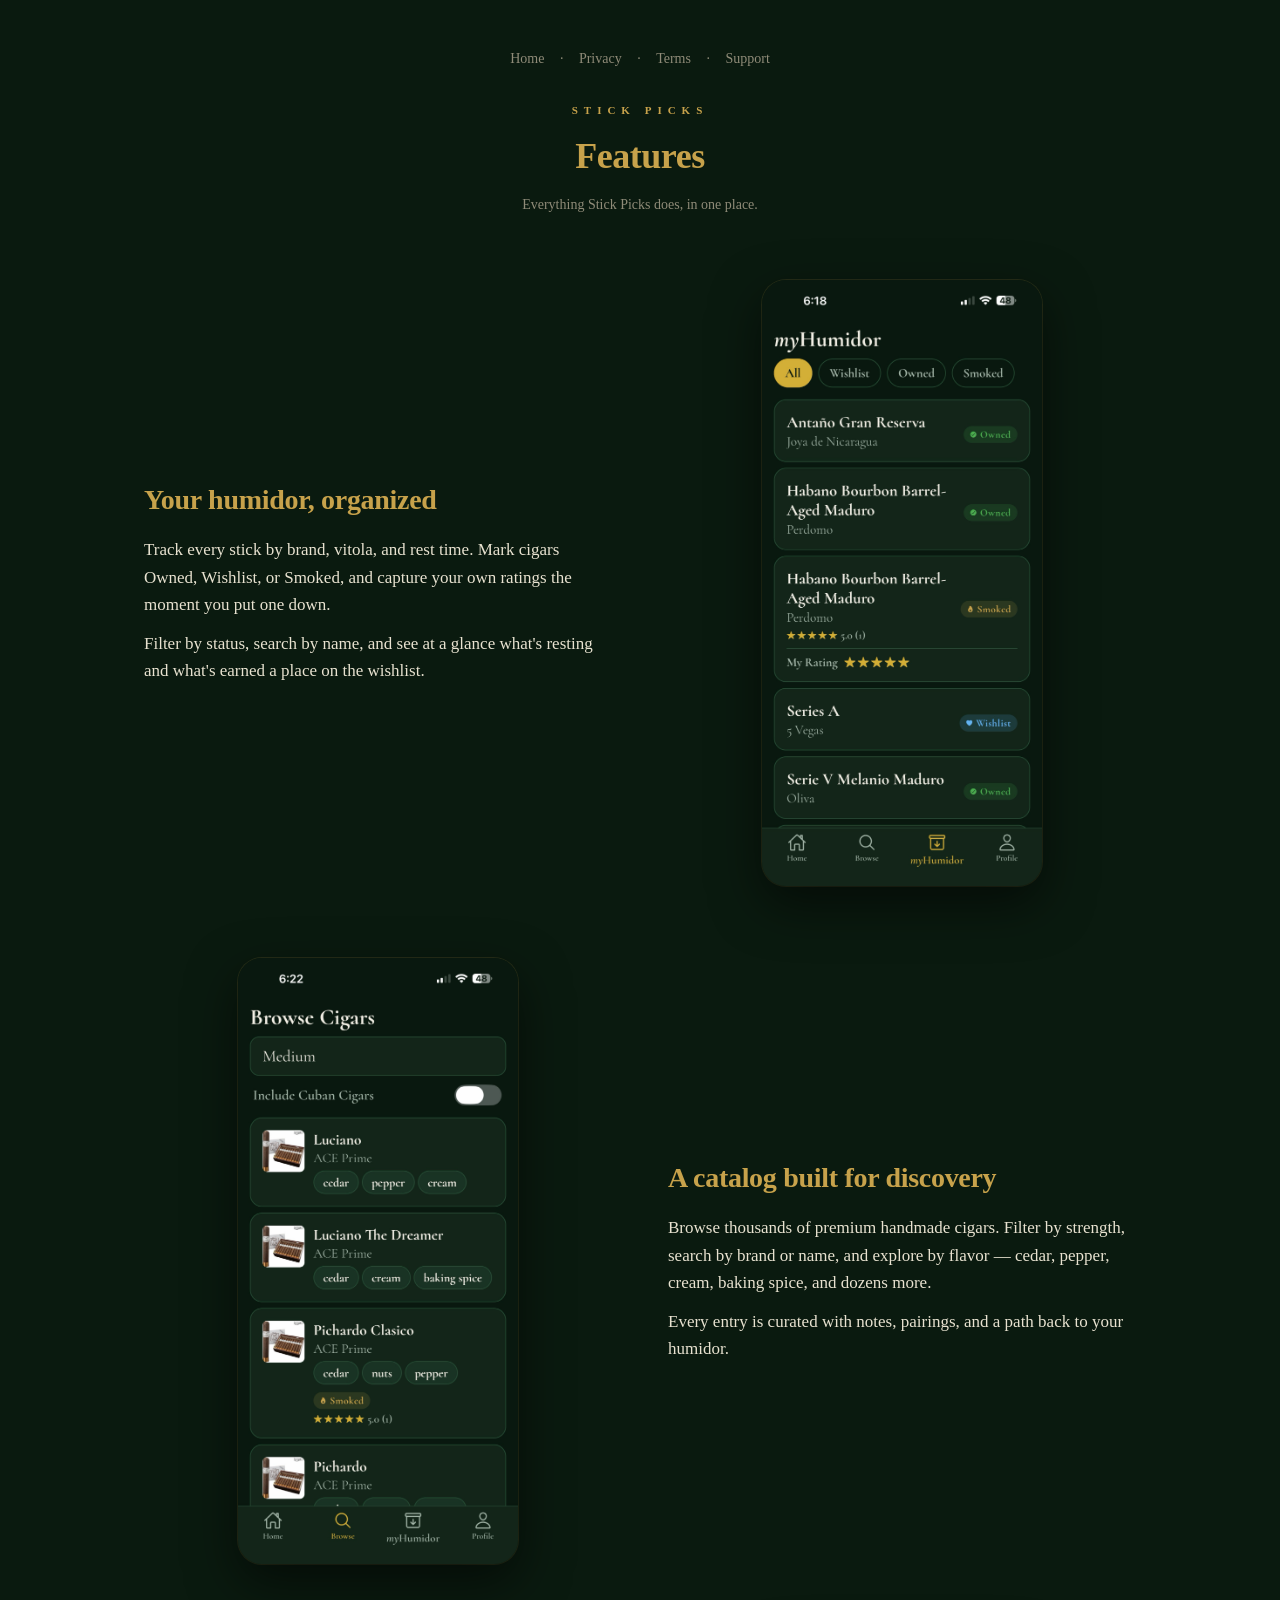
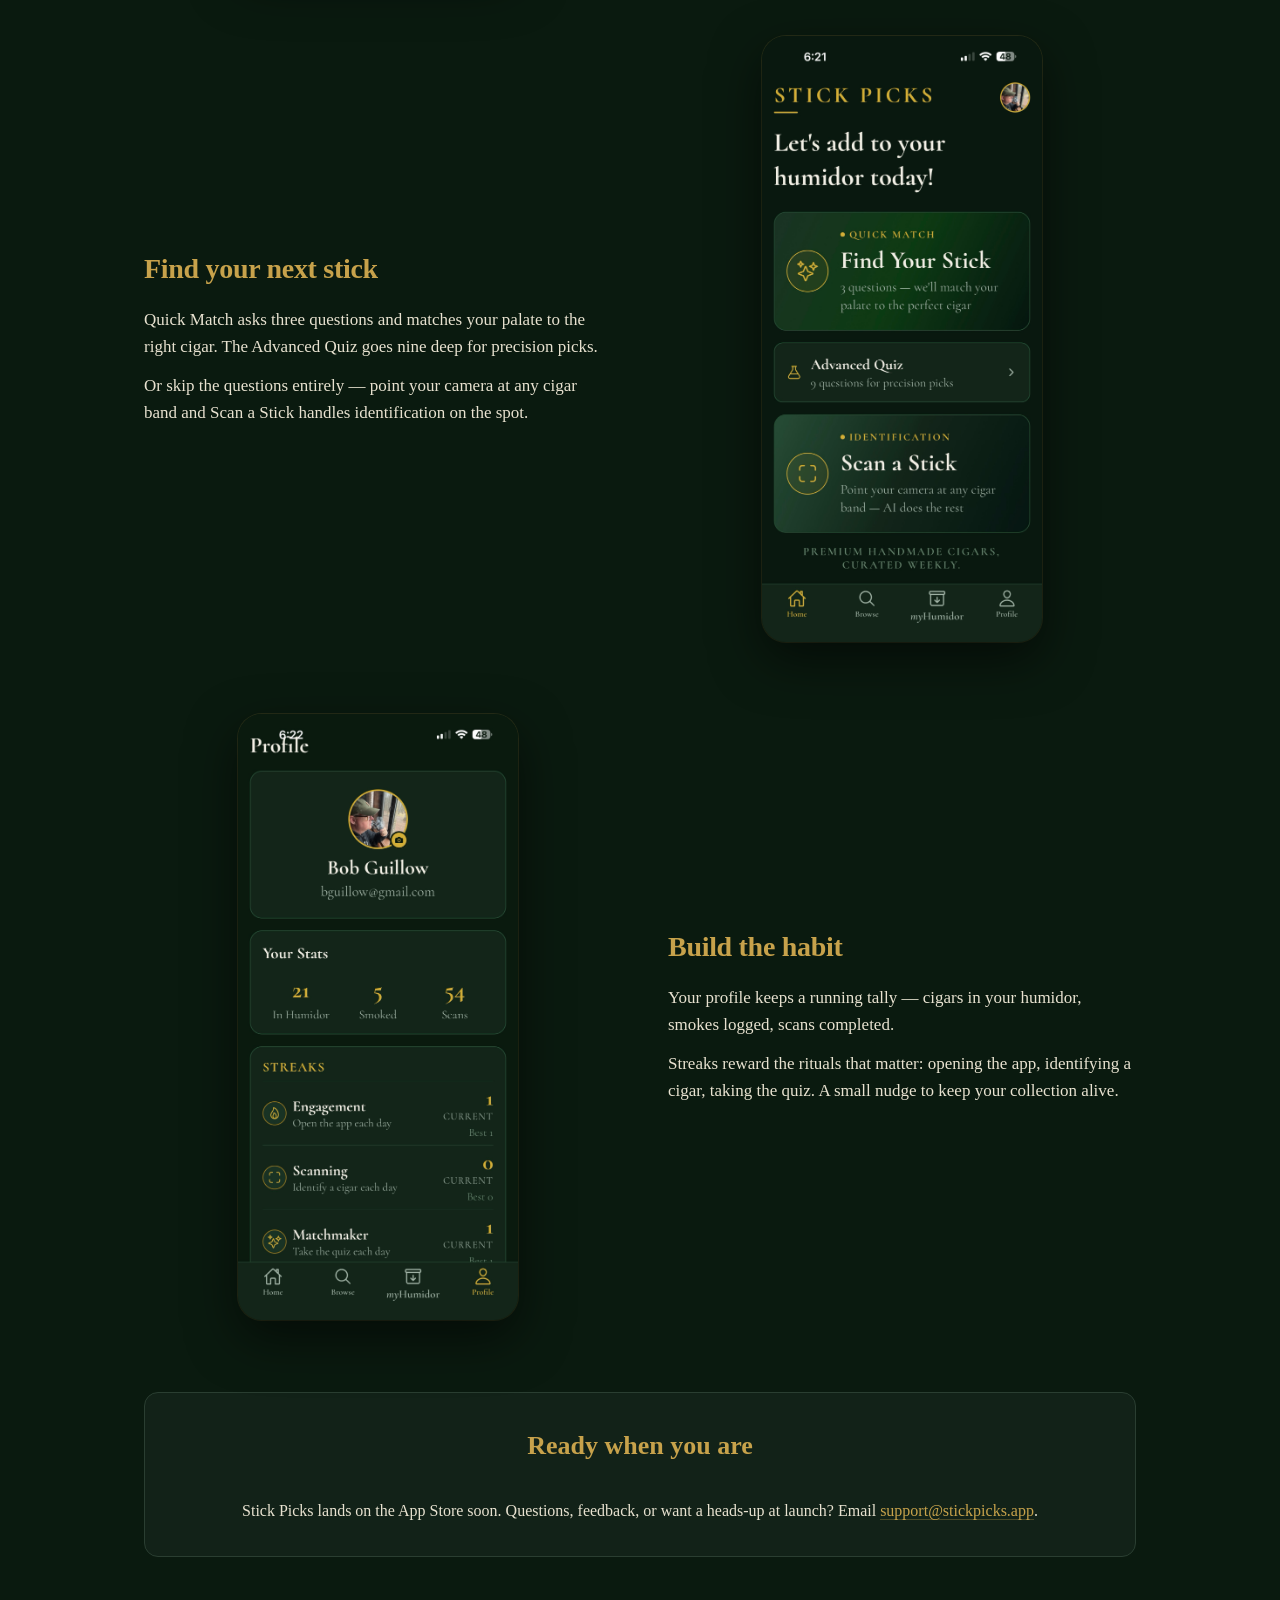
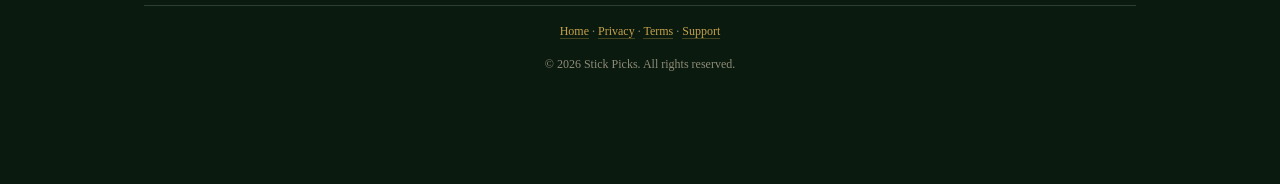
==== features.html @ bc3a7afc "Real landing + features page with iOS screenshots Rebuilds index.html as a marketing landing (hero w" ====
<!doctype html>
<html lang="en">
<head>
<meta charset="utf-8" />
<meta name="viewport" content="width=device-width, initial-scale=1" />
<title>Features — Stick Picks</title>
<meta name="description" content="A closer look at Stick Picks: humidor catalog, journal, cigar identification, palate-matching quiz, and curated browse." />
<link rel="icon" href="icon.png" />
<link rel="apple-touch-icon" href="icon.png" />
<link rel="stylesheet" href="style.css" />
</head>
<body>
<div class="container container--wide">
  <p class="nav"><a href="index.html">Home</a> · <a href="privacy.html">Privacy</a> · <a href="terms.html">Terms</a> · <a href="support.html">Support</a></p>

  <p class="brand">Stick Picks</p>
  <h1>Features</h1>
  <p class="effective">Everything Stick Picks does, in one place.</p>

  <section class="feature-row">
    <div class="feature-row-copy">
      <h3>Your humidor, organized</h3>
      <p>Track every stick by brand, vitola, and rest time. Mark cigars Owned, Wishlist, or Smoked, and capture your own ratings the moment you put one down.</p>
      <p>Filter by status, search by name, and see at a glance what's resting and what's earned a place on the wishlist.</p>
    </div>
    <div class="feature-row-shot">
      <img src="assets/screenshots/01-humidor.png" alt="myHumidor screen showing cigars tagged Owned, Wishlist, and Smoked with star ratings" />
    </div>
  </section>

  <section class="feature-row feature-row--reverse">
    <div class="feature-row-shot">
      <img src="assets/screenshots/04-browse-medium.png" alt="Browse Cigars filtered by Medium strength, showing cigars with flavor tags like cedar, pepper, and cream" />
    </div>
    <div class="feature-row-copy">
      <h3>A catalog built for discovery</h3>
      <p>Browse thousands of premium handmade cigars. Filter by strength, search by brand or name, and explore by flavor &mdash; cedar, pepper, cream, baking spice, and dozens more.</p>
      <p>Every entry is curated with notes, pairings, and a path back to your humidor.</p>
    </div>
  </section>

  <section class="feature-row">
    <div class="feature-row-copy">
      <h3>Find your next stick</h3>
      <p>Quick Match asks three questions and matches your palate to the right cigar. The Advanced Quiz goes nine deep for precision picks.</p>
      <p>Or skip the questions entirely &mdash; point your camera at any cigar band and Scan a Stick handles identification on the spot.</p>
    </div>
    <div class="feature-row-shot">
      <img src="assets/screenshots/02-home.png" alt="Stick Picks home screen with Find Your Stick, Advanced Quiz, and Scan a Stick" />
    </div>
  </section>

  <section class="feature-row feature-row--reverse">
    <div class="feature-row-shot">
      <img src="assets/screenshots/05-profile.png" alt="Profile screen showing humidor stats and engagement, scanning, and matchmaker streaks" />
    </div>
    <div class="feature-row-copy">
      <h3>Build the habit</h3>
      <p>Your profile keeps a running tally &mdash; cigars in your humidor, smokes logged, scans completed.</p>
      <p>Streaks reward the rituals that matter: opening the app, identifying a cigar, taking the quiz. A small nudge to keep your collection alive.</p>
    </div>
  </section>

  <section class="cta">
    <h2 class="section-title" style="margin-top: 0;">Ready when you are</h2>
    <p class="cta-body">
      Stick Picks lands on the App Store soon. Questions, feedback, or want a heads-up at launch? Email
      <a href="mailto:support@stickpicks.app">support@stickpicks.app</a>.
    </p>
  </section>

  <hr class="footer-rule" />
  <p class="footer">
    <a href="index.html">Home</a> &middot;
    <a href="privacy.html">Privacy</a> &middot;
    <a href="terms.html">Terms</a> &middot;
    <a href="support.html">Support</a>
  </p>
  <p class="footer">&copy; 2026 Stick Picks. All rights reserved.</p>
</div>
</body>
</html>
---- style.css ----
/* Stick Picks legal / support pages — shared stylesheet.
   Minimal, readable, on-brand (dark green + gold accent, serif type). */

:root {
  --bg: #0A1A0F;
  --card: #122218;
  --text: #E8E2D0;
  --muted: #8F8B78;
  --accent: #C7A24B;
  --border: #2A3E31;
}

* { box-sizing: border-box; }

html, body {
  margin: 0;
  padding: 0;
  background: var(--bg);
  color: var(--text);
  font-family: 'Cormorant Garamond', Georgia, 'Times New Roman', serif;
  font-size: 17px;
  line-height: 1.6;
}

a {
  color: var(--accent);
  text-decoration: none;
  border-bottom: 1px solid rgba(199, 162, 75, 0.3);
  transition: border-color 0.2s;
}

a:hover {
  border-bottom-color: var(--accent);
}

.container {
  max-width: 720px;
  margin: 0 auto;
  padding: 48px 24px 96px;
}

.brand {
  font-size: 11px;
  font-weight: 800;
  color: var(--accent);
  letter-spacing: 6px;
  text-align: center;
  margin: 0 0 8px;
  text-transform: uppercase;
}

h1 {
  font-size: 36px;
  font-weight: 800;
  color: var(--accent);
  text-align: center;
  margin: 0 0 8px;
  letter-spacing: -0.5px;
}

.effective {
  font-size: 14px;
  color: var(--muted);
  text-align: center;
  margin: 0 0 48px;
}

h2 {
  font-size: 22px;
  font-weight: 800;
  color: var(--accent);
  margin: 40px 0 12px;
}

p {
  color: var(--muted);
  margin: 0 0 14px;
}

ul {
  margin: 0 0 14px;
  padding-left: 24px;
  color: var(--muted);
}

li {
  margin-bottom: 6px;
}

strong {
  color: var(--text);
  font-weight: 700;
}

.warning {
  border: 2px solid var(--text);
  padding: 16px;
  margin: 16px 0;
}

.warning-title {
  font-size: 13px;
  font-weight: 800;
  letter-spacing: 1px;
  color: var(--text);
  margin: 0 0 8px;
  text-transform: uppercase;
}

.warning-body {
  font-size: 14px;
  color: var(--text);
  line-height: 1.5;
  margin: 0;
}

hr.footer-rule {
  border: 0;
  border-top: 1px solid var(--border);
  margin: 48px 0 16px;
}

.footer {
  text-align: center;
  font-size: 12px;
  color: var(--muted);
}

.nav {
  text-align: center;
  margin-bottom: 32px;
  font-size: 14px;
}

.nav a {
  margin: 0 12px;
  color: var(--muted);
  border-bottom: none;
}

.nav a:hover {
  color: var(--accent);
}

@media (max-width: 560px) {
  .container { padding: 32px 18px 64px; }
  h1 { font-size: 28px; }
  h2 { font-size: 19px; }
}

/* =========================================================
   Landing & features-page styles
   ========================================================= */

.container--wide {
  max-width: 1040px;
}

.hero {
  text-align: center;
  padding: 24px 0 48px;
}

.hero-icon {
  width: 96px;
  height: 96px;
  border-radius: 22px;
  margin: 0 auto 20px;
  display: block;
  box-shadow: 0 12px 40px rgba(0, 0, 0, 0.5),
              0 0 0 1px rgba(199, 162, 75, 0.2);
}

.hero h1 {
  font-size: 44px;
  letter-spacing: -0.5px;
  margin: 0 0 12px;
}

.hero-tagline {
  font-size: 19px;
  color: var(--text);
  text-align: center;
  max-width: 560px;
  margin: 0 auto 28px;
  line-height: 1.5;
}

.badge {
  display: inline-block;
  text-align: center;
  font-size: 12px;
  font-weight: 800;
  letter-spacing: 2px;
  text-transform: uppercase;
  color: var(--accent);
  border: 1px solid var(--accent);
  border-radius: 999px;
  padding: 10px 20px;
  margin: 0 0 24px;
  background: rgba(199, 162, 75, 0.06);
}

.hero-trust {
  font-size: 13px;
  color: var(--muted);
  text-align: center;
  letter-spacing: 0.5px;
  margin: 0 0 24px;
}

.hero-shot {
  display: block;
  margin: 36px auto 0;
  max-width: 280px;
  width: 70%;
  height: auto;
  border-radius: 28px;
  box-shadow: 0 24px 60px rgba(0, 0, 0, 0.6),
              0 0 0 1px rgba(199, 162, 75, 0.15);
}

.section-title {
  text-align: center;
  font-size: 26px;
  margin: 64px 0 32px;
}

/* Feature grid (used on landing) */
.feature-grid {
  display: grid;
  grid-template-columns: repeat(2, 1fr);
  gap: 20px;
  margin: 0 0 24px;
}

.feature {
  background: var(--card);
  border: 1px solid var(--border);
  border-radius: 14px;
  padding: 24px;
}

.feature-icon {
  font-size: 28px;
  color: var(--accent);
  line-height: 1;
  margin-bottom: 12px;
}

.feature h3 {
  font-size: 19px;
  font-weight: 700;
  color: var(--text);
  margin: 0 0 8px;
}

.feature p {
  font-size: 15px;
  color: var(--muted);
  margin: 0;
  line-height: 1.5;
}

/* Feature rows (used on features.html — alternating image/copy) */
.feature-row {
  display: grid;
  grid-template-columns: 1fr 1fr;
  gap: 56px;
  align-items: center;
  margin: 64px 0;
}

.feature-row--reverse .feature-row-copy {
  order: 2;
}

.feature-row-copy h3 {
  color: var(--accent);
  font-size: 28px;
  font-weight: 800;
  margin: 0 0 14px;
  letter-spacing: -0.3px;
}

.feature-row-copy p {
  font-size: 17px;
  color: var(--text);
  line-height: 1.6;
  margin: 0 0 12px;
}

.feature-row-shot {
  text-align: center;
}

.feature-row-shot img {
  max-width: 280px;
  width: 100%;
  height: auto;
  border-radius: 24px;
  box-shadow: 0 18px 50px rgba(0, 0, 0, 0.55),
              0 0 0 1px rgba(199, 162, 75, 0.15);
}

.cta {
  text-align: center;
  margin: 64px 0 16px;
  padding: 32px 24px;
  background: var(--card);
  border: 1px solid var(--border);
  border-radius: 14px;
}

.cta-body {
  font-size: 16px;
  color: var(--text);
  margin: 0;
}

@media (max-width: 720px) {
  .hero h1 { font-size: 32px; }
  .hero-tagline { font-size: 17px; }
  .feature-grid { grid-template-columns: 1fr; }
  .feature-row {
    grid-template-columns: 1fr;
    gap: 24px;
    margin: 40px 0;
  }
  .feature-row--reverse .feature-row-copy { order: 0; }
  .feature-row-copy h3 { font-size: 24px; text-align: center; }
  .feature-row-copy p { text-align: center; }
  .section-title { font-size: 22px; margin: 48px 0 24px; }
}
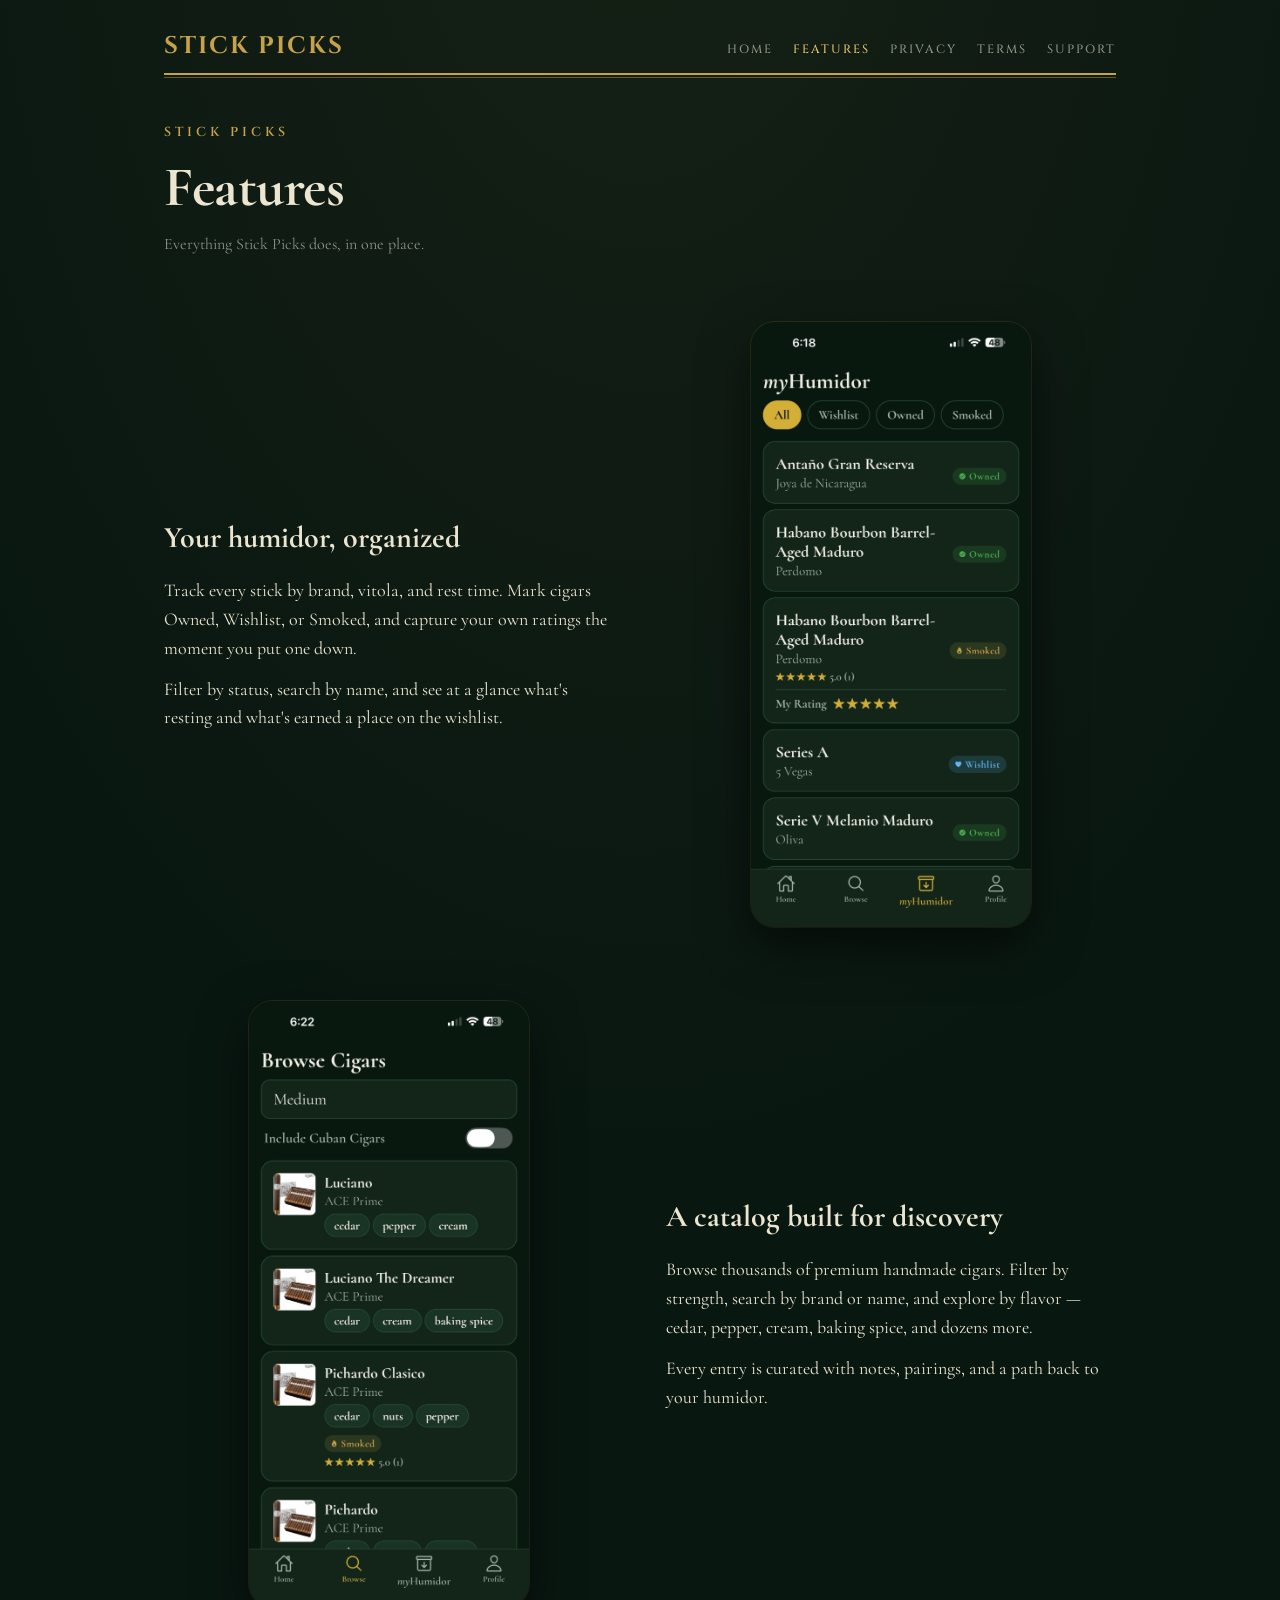
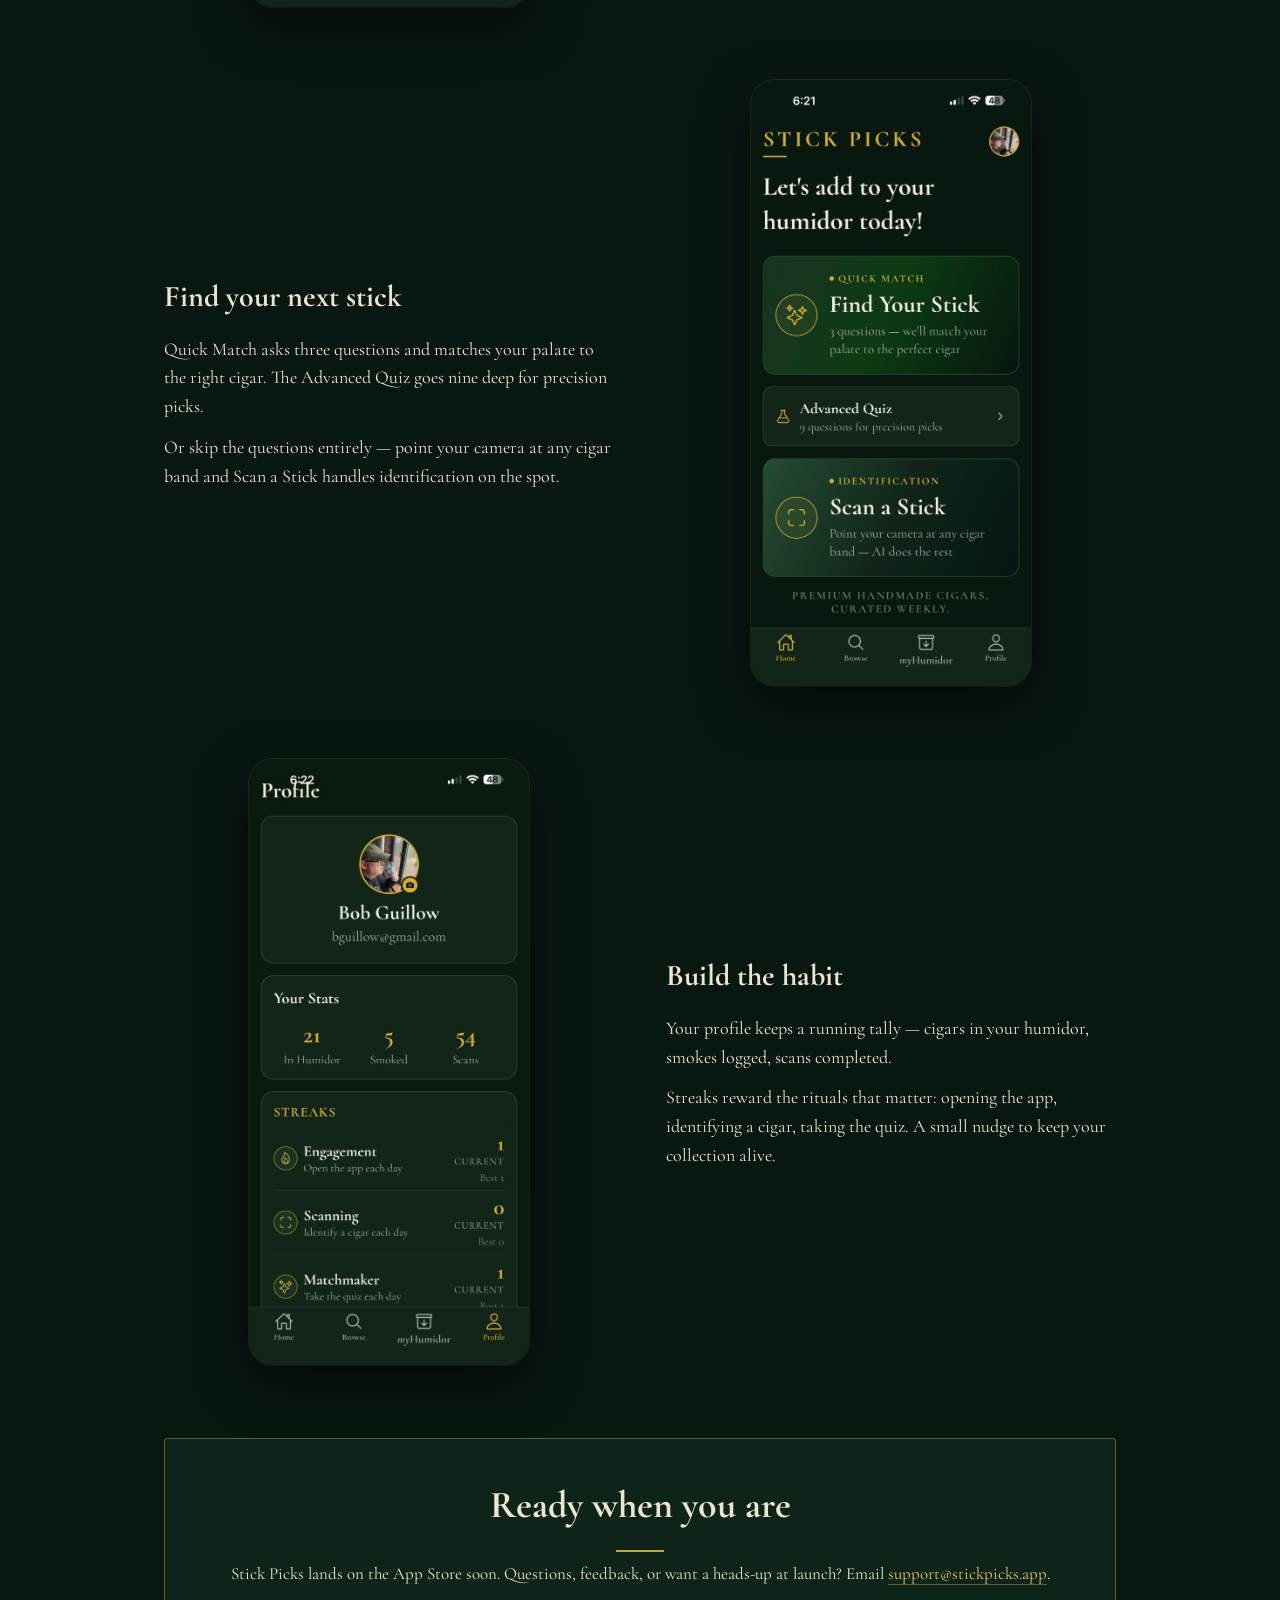
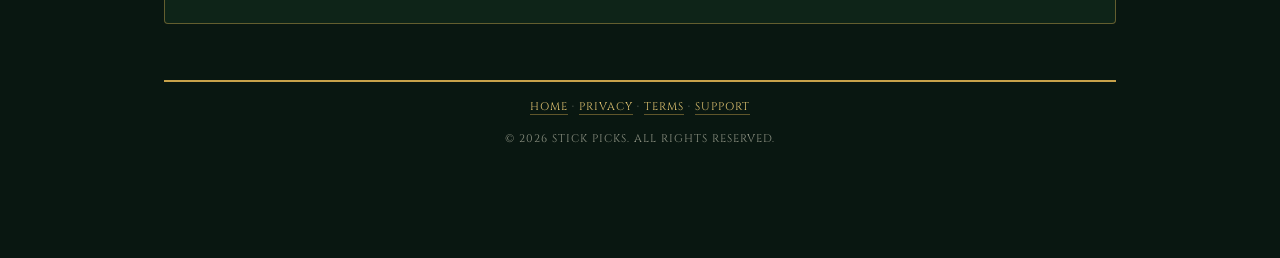
==== commit 3cdb1893: "redesign(site): bespoke heraldic cigar-band identity Replace the shared centered-serif template with" ====
--- a/features.html
+++ b/features.html
@@ -7,13 +7,23 @@
 <meta name="description" content="A closer look at Stick Picks: humidor catalog, journal, cigar identification, palate-matching quiz, and curated browse." />
 <link rel="icon" href="icon.png" />
 <link rel="apple-touch-icon" href="icon.png" />
-<link rel="stylesheet" href="style.css" />
+<link rel="stylesheet" href="style.css?v=20260426" />
 </head>
 <body>
 <div class="container container--wide">
-  <p class="nav"><a href="index.html">Home</a> · <a href="privacy.html">Privacy</a> · <a href="terms.html">Terms</a> · <a href="support.html">Support</a></p>
+  <header class="site-header">
+    <a href="index.html" class="site-wordmark">Stick Picks</a>
+    <nav class="site-nav" aria-label="Main navigation">
+      <a href="index.html">Home</a>
+      <a href="features.html" aria-current="page">Features</a>
+      <a href="privacy.html">Privacy</a>
+      <a href="terms.html">Terms</a>
+      <a href="support.html">Support</a>
+    </nav>
+  </header>
+  <div class="band-rule" aria-hidden="true"></div>
 
-  <p class="brand">Stick Picks</p>
+  <p class="eyebrow">Stick Picks</p>
   <h1>Features</h1>
   <p class="effective">Everything Stick Picks does, in one place.</p>
 
--- a/style.css
+++ b/style.css
@@ -1,13 +1,29 @@
-/* Stick Picks legal / support pages — shared stylesheet.
-   Minimal, readable, on-brand (dark green + gold accent, serif type). */
+/* Stick Picks marketing + legal stylesheet.
+   "Humidor crest" aesthetic: a heraldic cigar-band identity. The signature
+   element is a gold-on-green band medallion (the ornate paper ring around a
+   cigar), framed in double gilt rules and set in engraved Roman capitals.
+   Masthead + two-column band hero + ledger features make the page read like a
+   collector's humidor catalog rather than a generic centered landing.
+   Deep humidor green + antique gold, Cinzel crest caps + Cormorant body. */
+
+@import url('https://fonts.googleapis.com/css2?family=Cinzel:wght@500;600;700&family=Cormorant+Garamond:ital,wght@0,400;0,500;0,600;0,700;1,400;1,500&display=swap');
 
 :root {
-  --bg: #0A1A0F;
-  --card: #122218;
-  --text: #E8E2D0;
-  --muted: #8F8B78;
-  --accent: #C7A24B;
-  --border: #2A3E31;
+  --bg: #091711;          /* humidor green-black */
+  --bg2: #0E2418;
+  --card: #13251A;
+  --crest: #0E2A19;       /* band medallion green field */
+  --text: #ECE5D0;        /* warm parchment */
+  --muted: #8E9384;
+  --gold: #C7A24B;
+  --gold-bright: #E3C572;
+  --ember: #A4502B;       /* tobacco / cigar-ember accent */
+  --line: rgba(199, 162, 75, 0.22);
+  --line-strong: rgba(199, 162, 75, 0.46);
+
+  /* legacy aliases */
+  --accent: var(--gold);
+  --border: var(--line);
 }
 
 * { box-sizing: border-box; }
@@ -18,282 +34,359 @@
   background: var(--bg);
   color: var(--text);
   font-family: 'Cormorant Garamond', Georgia, 'Times New Roman', serif;
-  font-size: 17px;
+  font-size: 19px;
   line-height: 1.6;
 }
+body {
+  background-image:
+    radial-gradient(110% 70% at 50% -8%, rgba(199, 162, 75, 0.07), transparent 60%);
+  background-repeat: no-repeat;
+}
 
 a {
-  color: var(--accent);
+  color: var(--gold-bright);
   text-decoration: none;
-  border-bottom: 1px solid rgba(199, 162, 75, 0.3);
-  transition: border-color 0.2s;
-}
-
-a:hover {
-  border-bottom-color: var(--accent);
-}
+  border-bottom: 1px solid var(--line-strong);
+  transition: border-color 0.2s, color 0.2s;
+}
+a:hover { border-bottom-color: var(--gold-bright); color: var(--gold-bright); }
 
 .container {
   max-width: 720px;
   margin: 0 auto;
-  padding: 48px 24px 96px;
-}
-
-.brand {
-  font-size: 11px;
-  font-weight: 800;
-  color: var(--accent);
-  letter-spacing: 6px;
-  text-align: center;
-  margin: 0 0 8px;
-  text-transform: uppercase;
-}
-
-h1 {
-  font-size: 36px;
-  font-weight: 800;
-  color: var(--accent);
-  text-align: center;
-  margin: 0 0 8px;
-  letter-spacing: -0.5px;
-}
-
-.effective {
-  font-size: 14px;
-  color: var(--muted);
-  text-align: center;
-  margin: 0 0 48px;
-}
-
-h2 {
-  font-size: 22px;
-  font-weight: 800;
-  color: var(--accent);
-  margin: 40px 0 12px;
-}
-
-p {
-  color: var(--muted);
-  margin: 0 0 14px;
-}
-
-ul {
-  margin: 0 0 14px;
-  padding-left: 24px;
-  color: var(--muted);
-}
-
-li {
-  margin-bottom: 6px;
-}
-
-strong {
-  color: var(--text);
-  font-weight: 700;
-}
-
-.warning {
-  border: 2px solid var(--text);
-  padding: 16px;
-  margin: 16px 0;
-}
-
-.warning-title {
-  font-size: 13px;
-  font-weight: 800;
-  letter-spacing: 1px;
-  color: var(--text);
-  margin: 0 0 8px;
-  text-transform: uppercase;
-}
-
-.warning-body {
-  font-size: 14px;
-  color: var(--text);
-  line-height: 1.5;
-  margin: 0;
-}
-
-hr.footer-rule {
-  border: 0;
-  border-top: 1px solid var(--border);
-  margin: 48px 0 16px;
-}
-
-.footer {
-  text-align: center;
+  padding: 28px 24px 96px;
+}
+.container--wide { max-width: 1000px; }
+
+/* ----- Masthead ----------------------------------------------------------- */
+.site-header {
+  display: flex;
+  align-items: baseline;
+  justify-content: space-between;
+  gap: 24px;
+  flex-wrap: wrap;
+  padding: 6px 0 14px;
+}
+.site-wordmark {
+  font-family: 'Cinzel', Georgia, serif;
+  font-weight: 700;
+  font-size: 24px;
+  letter-spacing: 2px;
+  text-transform: uppercase;
+  color: var(--gold);
+  border-bottom: none;
+  line-height: 1;
+}
+.site-wordmark:hover { color: var(--gold-bright); }
+.site-nav {
+  display: flex;
+  flex-wrap: wrap;
+  gap: 20px;
+  font-family: 'Cinzel', Georgia, serif;
+  font-weight: 500;
   font-size: 12px;
-  color: var(--muted);
-}
-
+  letter-spacing: 2px;
+  text-transform: uppercase;
+}
+.site-nav a { color: var(--muted); border-bottom: none; }
+.site-nav a:hover,
+.site-nav a[aria-current='page'] { color: var(--gold-bright); }
+
+/* double gilt rule, the gold edge of a cigar band */
+.band-rule {
+  height: 5px;
+  border-top: 2px solid var(--gold);
+  border-bottom: 1px solid var(--line-strong);
+  margin: 0 0 44px;
+}
+
+/* legacy centered nav (legal pages still emit <p class="nav">) */
 .nav {
   text-align: center;
-  margin-bottom: 32px;
-  font-size: 14px;
-}
-
-.nav a {
-  margin: 0 12px;
-  color: var(--muted);
-  border-bottom: none;
-}
-
-.nav a:hover {
-  color: var(--accent);
-}
-
-@media (max-width: 560px) {
-  .container { padding: 32px 18px 64px; }
-  h1 { font-size: 28px; }
-  h2 { font-size: 19px; }
-}
-
-/* =========================================================
-   Landing & features-page styles
-   ========================================================= */
-
-.container--wide {
-  max-width: 1040px;
-}
-
+  margin-bottom: 30px;
+  font-family: 'Cinzel', Georgia, serif;
+  font-size: 12px;
+  letter-spacing: 2px;
+  text-transform: uppercase;
+}
+.nav a { margin: 0 12px; color: var(--muted); border-bottom: none; }
+.nav a:hover { color: var(--gold-bright); }
+
+/* ----- Headings ----------------------------------------------------------- */
+.brand {
+  font-family: 'Cinzel', Georgia, serif;
+  font-size: 13px;
+  font-weight: 600;
+  color: var(--gold);
+  letter-spacing: 4px;
+  text-transform: uppercase;
+  margin: 0 0 16px;
+}
+.eyebrow {
+  font-family: 'Cinzel', Georgia, serif;
+  font-size: 13px;
+  font-weight: 600;
+  color: var(--gold);
+  letter-spacing: 4px;
+  text-transform: uppercase;
+  margin: 0 0 16px;
+}
+h1 {
+  font-family: 'Cormorant Garamond', Georgia, serif;
+  font-size: 56px;
+  font-weight: 700;
+  line-height: 1.02;
+  color: var(--text);
+  letter-spacing: -0.5px;
+  margin: 0 0 16px;
+}
+h1 em { font-style: italic; color: var(--gold-bright); }
+h2 {
+  font-family: 'Cormorant Garamond', Georgia, serif;
+  font-size: 32px;
+  font-weight: 700;
+  color: var(--text);
+  margin: 44px 0 14px;
+}
+h3 {
+  font-family: 'Cormorant Garamond', Georgia, serif;
+  font-size: 24px;
+  font-weight: 700;
+  color: var(--text);
+  margin: 26px 0 10px;
+}
+.section-title {
+  font-family: 'Cormorant Garamond', Georgia, serif;
+  text-align: center;
+  font-size: 38px;
+  font-weight: 700;
+  margin: 64px 0 8px;
+}
+.section-title::after {
+  content: '';
+  display: block;
+  width: 48px;
+  height: 2px;
+  background: var(--gold);
+  margin: 14px auto 0;
+}
+.effective { font-size: 16px; color: var(--muted); margin: 0 0 40px; }
+
+p { color: var(--muted); margin: 0 0 14px; }
+ul, ol { margin: 0 0 14px; padding-left: 24px; color: var(--muted); }
+li { margin-bottom: 6px; }
+strong { color: var(--text); font-weight: 600; }
+
+/* ----- Hero --------------------------------------------------------------- */
 .hero {
-  text-align: center;
-  padding: 24px 0 48px;
-}
-
-.hero-icon {
-  width: 96px;
-  height: 96px;
-  border-radius: 22px;
-  margin: 0 auto 20px;
-  display: block;
-  box-shadow: 0 12px 40px rgba(0, 0, 0, 0.5),
-              0 0 0 1px rgba(199, 162, 75, 0.2);
-}
-
-.hero h1 {
-  font-size: 44px;
-  letter-spacing: -0.5px;
-  margin: 0 0 12px;
-}
-
+  display: grid;
+  grid-template-columns: 1.04fr 0.96fr;
+  gap: 52px;
+  align-items: center;
+  padding: 14px 0 56px;
+  text-align: left;
+}
+.hero-copy { min-width: 0; }
+.hero-icon { display: none; }     /* the band crest is the hero visual */
+.hero h1 { font-size: 56px; text-align: left; margin: 0 0 18px; }
 .hero-tagline {
-  font-size: 19px;
-  color: var(--text);
-  text-align: center;
-  max-width: 560px;
-  margin: 0 auto 28px;
+  font-size: 21px;
   line-height: 1.5;
-}
-
+  color: var(--text);
+  margin: 0 0 26px;
+  max-width: 30em;
+}
 .badge {
   display: inline-block;
-  text-align: center;
+  font-family: 'Cinzel', Georgia, serif;
   font-size: 12px;
-  font-weight: 800;
-  letter-spacing: 2px;
-  text-transform: uppercase;
-  color: var(--accent);
-  border: 1px solid var(--accent);
+  font-weight: 600;
+  letter-spacing: 2px;
+  text-transform: uppercase;
+  color: var(--gold);
+  border: 1px solid var(--gold);
   border-radius: 999px;
-  padding: 10px 20px;
-  margin: 0 0 24px;
+  padding: 9px 20px;
+  margin: 0 0 20px;
   background: rgba(199, 162, 75, 0.06);
 }
-
 .hero-trust {
-  font-size: 13px;
+  font-family: 'Cinzel', Georgia, serif;
+  font-size: 12px;
+  letter-spacing: 1.5px;
+  text-transform: uppercase;
   color: var(--muted);
-  text-align: center;
-  letter-spacing: 0.5px;
-  margin: 0 0 24px;
-}
-
+  margin: 0;
+}
+/* the in-app screenshot, demoted out of the hero; shown lower on the page */
 .hero-shot {
   display: block;
-  margin: 36px auto 0;
-  max-width: 280px;
-  width: 70%;
+  margin: 8px auto 0;
+  max-width: 260px;
+  width: 100%;
   height: auto;
   border-radius: 28px;
-  box-shadow: 0 24px 60px rgba(0, 0, 0, 0.6),
+  box-shadow: 0 24px 54px rgba(0, 0, 0, 0.6),
               0 0 0 1px rgba(199, 162, 75, 0.15);
 }
 
-.section-title {
+/* ----- The cigar-band crest (signature component) ------------------------- */
+.cigarband {
+  position: relative;
+  background:
+    radial-gradient(120% 90% at 50% 0%, #14361F 0%, var(--crest) 55%, #0A2113 100%);
+  border: 2px solid var(--gold);
+  border-radius: 18px;
+  padding: 30px 28px 24px;
   text-align: center;
-  font-size: 26px;
-  margin: 64px 0 32px;
-}
-
-/* Feature grid (used on landing) */
+  box-shadow: 0 26px 54px rgba(0, 0, 0, 0.55);
+}
+/* inner gilt hairline frame, the double edge of a band */
+.cigarband::before {
+  content: '';
+  position: absolute;
+  inset: 7px;
+  border: 1px solid var(--line-strong);
+  border-radius: 12px;
+  pointer-events: none;
+}
+.cigarband-flourish {
+  font-size: 18px;
+  color: var(--gold);
+  line-height: 1;
+  margin: 0 0 8px;
+}
+.cigarband-house {
+  font-family: 'Cinzel', Georgia, serif;
+  font-weight: 600;
+  font-size: 11px;
+  letter-spacing: 3px;
+  text-transform: uppercase;
+  color: var(--ember);
+  margin: 0 0 8px;
+}
+.cigarband-name {
+  font-family: 'Cinzel', Georgia, serif;
+  font-weight: 700;
+  font-size: 28px;
+  letter-spacing: 1px;
+  line-height: 1.05;
+  color: var(--gold-bright);
+  margin: 0 0 8px;
+}
+.cigarband-vitola {
+  font-style: italic;
+  font-size: 16px;
+  color: var(--text);
+  margin: 0 0 18px;
+}
+.cigarband-vitola::after {
+  content: '';
+  display: block;
+  width: 38px;
+  height: 1px;
+  background: var(--gold);
+  margin: 14px auto 0;
+}
+.cigarband-stats {
+  display: grid;
+  grid-template-columns: 1fr 1fr;
+  margin: 0 0 16px;
+}
+.cigarband-stats > div + div { border-left: 1px solid var(--line); }
+.cigarband-stats dt {
+  font-family: 'Cinzel', Georgia, serif;
+  font-weight: 600;
+  font-size: 10px;
+  letter-spacing: 2px;
+  text-transform: uppercase;
+  color: var(--ember);
+  margin: 0 0 4px;
+}
+.cigarband-stats dd {
+  font-family: 'Cormorant Garamond', Georgia, serif;
+  font-size: 20px;
+  font-weight: 600;
+  line-height: 1.1;
+  color: var(--text);
+  margin: 0;
+}
+.cigarband-foot {
+  display: flex;
+  align-items: baseline;
+  justify-content: space-between;
+  padding-top: 14px;
+  border-top: 1px solid var(--line);
+}
+.cigarband-foot span {
+  font-family: 'Cinzel', Georgia, serif;
+  font-size: 11px;
+  letter-spacing: 1.5px;
+  text-transform: uppercase;
+  color: var(--ember);
+}
+.cigarband-foot strong {
+  font-family: 'Cormorant Garamond', Georgia, serif;
+  font-size: 22px;
+  font-weight: 700;
+  color: var(--gold-bright);
+}
+
+/* ----- Feature ledger ----------------------------------------------------- */
 .feature-grid {
   display: grid;
   grid-template-columns: repeat(2, 1fr);
-  gap: 20px;
-  margin: 0 0 24px;
-}
-
+  gap: 40px 44px;
+  margin: 36px 0 0;
+}
 .feature {
-  background: var(--card);
-  border: 1px solid var(--border);
-  border-radius: 14px;
-  padding: 24px;
-}
-
+  background: none;
+  border: none;
+  border-top: 2px solid var(--gold);
+  border-radius: 0;
+  padding: 18px 0 0;
+  position: relative;
+}
+.feature::before {
+  content: '';
+  position: absolute;
+  top: -2px;
+  left: 0;
+  width: 28px;
+  height: 2px;
+  background: var(--ember);
+}
 .feature-icon {
-  font-size: 28px;
-  color: var(--accent);
+  font-family: 'Cinzel', Georgia, serif;
+  font-weight: 700;
+  font-size: 13px;
+  letter-spacing: 2px;
+  text-transform: uppercase;
+  color: var(--gold);
   line-height: 1;
-  margin-bottom: 12px;
-}
-
-.feature h3 {
-  font-size: 19px;
-  font-weight: 700;
-  color: var(--text);
-  margin: 0 0 8px;
-}
-
-.feature p {
-  font-size: 15px;
-  color: var(--muted);
-  margin: 0;
-  line-height: 1.5;
-}
-
-/* Feature rows (used on features.html — alternating image/copy) */
+  margin-bottom: 6px;
+}
+.feature h3 { font-size: 24px; color: var(--text); margin: 6px 0 8px; }
+.feature p { font-size: 16px; color: var(--muted); margin: 0; line-height: 1.5; }
+
+/* ----- Feature rows (features.html) --------------------------------------- */
 .feature-row {
   display: grid;
   grid-template-columns: 1fr 1fr;
-  gap: 56px;
+  gap: 52px;
   align-items: center;
   margin: 64px 0;
 }
-
-.feature-row--reverse .feature-row-copy {
-  order: 2;
-}
-
+.feature-row--reverse .feature-row-copy { order: 2; }
 .feature-row-copy h3 {
-  color: var(--accent);
-  font-size: 28px;
-  font-weight: 800;
+  font-family: 'Cormorant Garamond', Georgia, serif;
+  color: var(--text);
+  font-size: 30px;
+  font-weight: 700;
   margin: 0 0 14px;
-  letter-spacing: -0.3px;
-}
-
-.feature-row-copy p {
-  font-size: 17px;
-  color: var(--text);
-  line-height: 1.6;
-  margin: 0 0 12px;
-}
-
-.feature-row-shot {
-  text-align: center;
-}
-
+}
+.feature-row-copy p { font-size: 18px; color: var(--text); line-height: 1.6; margin: 0 0 12px; }
+.feature-row-shot { text-align: center; }
 .feature-row-shot img {
   max-width: 280px;
   width: 100%;
@@ -303,32 +396,60 @@
               0 0 0 1px rgba(199, 162, 75, 0.15);
 }
 
+/* ----- CTA ---------------------------------------------------------------- */
 .cta {
   text-align: center;
   margin: 64px 0 16px;
-  padding: 32px 24px;
-  background: var(--card);
-  border: 1px solid var(--border);
-  border-radius: 14px;
-}
-
-.cta-body {
-  font-size: 16px;
-  color: var(--text);
-  margin: 0;
-}
-
-@media (max-width: 720px) {
-  .hero h1 { font-size: 32px; }
-  .hero-tagline { font-size: 17px; }
-  .feature-grid { grid-template-columns: 1fr; }
-  .feature-row {
-    grid-template-columns: 1fr;
-    gap: 24px;
-    margin: 40px 0;
-  }
+  padding: 36px 24px;
+  background: var(--bg2);
+  border: 1px solid var(--line-strong);
+  border-radius: 4px;
+}
+.cta-body { font-size: 17px; color: var(--text); margin: 0; }
+
+/* ----- Warning callout (legal pages) -------------------------------------- */
+.warning {
+  border: 1px solid var(--line-strong);
+  background: rgba(164, 80, 43, 0.12);
+  padding: 18px 20px;
+  border-radius: 2px;
+  margin: 18px 0;
+}
+.warning-title {
+  font-family: 'Cinzel', Georgia, serif;
+  font-size: 12px;
+  font-weight: 600;
+  letter-spacing: 1.5px;
+  color: var(--gold-bright);
+  margin: 0 0 8px;
+  text-transform: uppercase;
+}
+.warning-body { font-size: 15px; color: var(--text); line-height: 1.55; margin: 0; }
+
+/* ----- Footer ------------------------------------------------------------- */
+hr.footer-rule { border: 0; border-top: 2px solid var(--gold); margin: 56px 0 16px; }
+.footer {
+  text-align: center;
+  font-family: 'Cinzel', Georgia, serif;
+  font-size: 11px;
+  letter-spacing: 1px;
+  text-transform: uppercase;
+  color: var(--muted);
+}
+
+/* ----- Responsive --------------------------------------------------------- */
+@media (max-width: 760px) {
+  .hero { grid-template-columns: 1fr; gap: 36px; }
+  .feature-grid { grid-template-columns: 1fr; gap: 32px; }
+  .feature-row { grid-template-columns: 1fr; gap: 24px; margin: 44px 0; }
   .feature-row--reverse .feature-row-copy { order: 0; }
-  .feature-row-copy h3 { font-size: 24px; text-align: center; }
+  .feature-row-copy h3 { text-align: center; }
   .feature-row-copy p { text-align: center; }
-  .section-title { font-size: 22px; margin: 48px 0 24px; }
-}
+}
+@media (max-width: 560px) {
+  .container { padding: 22px 18px 64px; }
+  .hero h1, h1 { font-size: 42px; }
+  .section-title { font-size: 30px; }
+  h2 { font-size: 27px; }
+  .site-wordmark { font-size: 21px; }
+}
